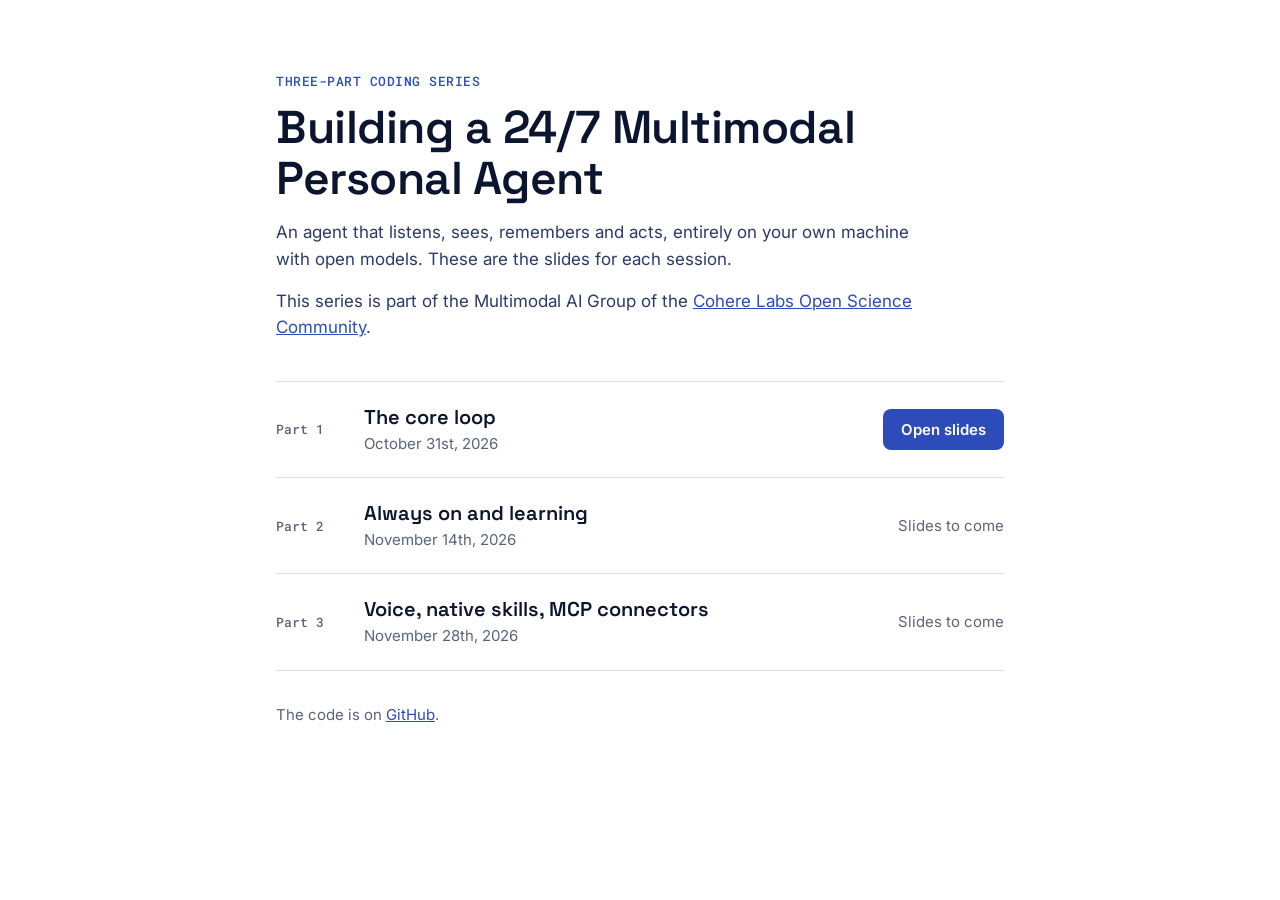
==== docs/index.html @ 63d7beea "Add a GitHub Pages landing page and move the architecture doc to Markdown - docs/index.html lists th" ====
<!doctype html>
<html lang="en">
<head>
<meta charset="utf-8">
<meta name="viewport" content="width=device-width, initial-scale=1">
<title>Multimodal Agent Slides</title>
<meta name="description" content="Slides for a three-part coding series on a personal agent that runs on your own machine.">
<link rel="preconnect" href="https://fonts.googleapis.com">
<link rel="preconnect" href="https://fonts.gstatic.com" crossorigin>
<link rel="stylesheet" href="https://fonts.googleapis.com/css2?family=Inter:wght@400;500;600&family=Roboto+Mono:wght@500&family=Space+Grotesk:wght@500;600&display=swap">
<style>
:root {
  --bg: #FFFFFF; --surface: #F4F6FC; --ink: #0B1530; --ink-2: #2B3A67; --muted: #5A6478;
  --accent: #4C6EE6; --accent-strong: #2D4CB9; --line: rgba(11, 21, 48, 0.14);
}
* { box-sizing: border-box; }
body { margin: 0; background: var(--bg); color: var(--ink); font: 400 17px/1.55 "Inter", system-ui, sans-serif; }
main { max-width: 760px; margin: 0 auto; padding: 72px 16px 56px; }
.series { margin: 0 0 12px; font: 500 13px/1.4 "Roboto Mono", ui-monospace, monospace; letter-spacing: .04em; color: var(--accent-strong); text-transform: uppercase; }
h1 { margin: 0 0 16px; font: 600 clamp(32px, 7vw, 46px)/1.1 "Space Grotesk", system-ui, sans-serif; letter-spacing: -.01em; text-wrap: balance; }
.lede { margin: 0 0 16px; max-width: 60ch; color: var(--ink-2); }
.lede a { color: var(--accent-strong); }
.lede a:focus-visible { outline: 3px solid var(--accent); outline-offset: 2px; }ol { list-style: none; margin: 40px 0 0; padding: 0; border-top: 1px solid var(--line); }
li { display: grid; grid-template-columns: 72px minmax(0, 1fr) auto; gap: 4px 16px; align-items: center; padding: 22px 0; border-bottom: 1px solid var(--line); }
.part { font: 500 13px/1.4 "Roboto Mono", ui-monospace, monospace; color: var(--muted); }
h2 { margin: 0; font: 600 20px/1.3 "Space Grotesk", system-ui, sans-serif; }
.when { margin: 2px 0 0; font-size: 15px; color: var(--muted); }
.open { padding: 9px 18px; border-radius: 8px; background: var(--accent-strong); color: #FFFFFF; font-weight: 600; font-size: 15px; text-decoration: none; white-space: nowrap; }
.open:hover { background: var(--ink-2); }
.open:focus-visible, footer a:focus-visible { outline: 3px solid var(--accent); outline-offset: 2px; }
.soon { font-size: 15px; color: var(--muted); white-space: nowrap; }
footer { margin-top: 32px; font-size: 15px; color: var(--muted); }
footer a { color: var(--accent-strong); }
@media (max-width: 560px) {
  main { padding-top: 48px; }
  li { grid-template-columns: minmax(0, 1fr); }
  .open { justify-self: start; margin-top: 10px; }
  .soon { margin-top: 6px; }
}
</style>
</head>
<body>
<main>
  <p class="series">Three-part coding series</p>
  <h1>Building a 24/7 Multimodal Personal Agent</h1>
  <p class="lede">An agent that listens, sees, remembers and acts, entirely on your own machine with open models. These are the slides for each session.</p>
  <p class="lede">This series is part of the Multimodal AI Group of the <a href="https://labscommunity.cohere.com/home">Cohere Labs Open Science Community</a>.</p>
  <ol>
    <li>
      <span class="part">Part 1</span>
      <div><h2>The core loop</h2><p class="when">October 31st, 2026</p></div>
      <a class="open" href="session-1-primer.html">Open slides</a>
    </li>
    <li>
      <span class="part">Part 2</span>
      <div><h2>Always on and learning</h2><p class="when">November 14th, 2026</p></div>
      <span class="soon">Slides to come</span>
    </li>
    <li>
      <span class="part">Part 3</span>
      <div><h2>Voice, native skills, MCP connectors</h2><p class="when">November 28th, 2026</p></div>
      <span class="soon">Slides to come</span>
    </li>
  </ol>
  <footer>The code is on <a href="https://github.com/SuryaKrishna02/multimodal-agent">GitHub</a>.</footer>
</main>
</body>
</html>
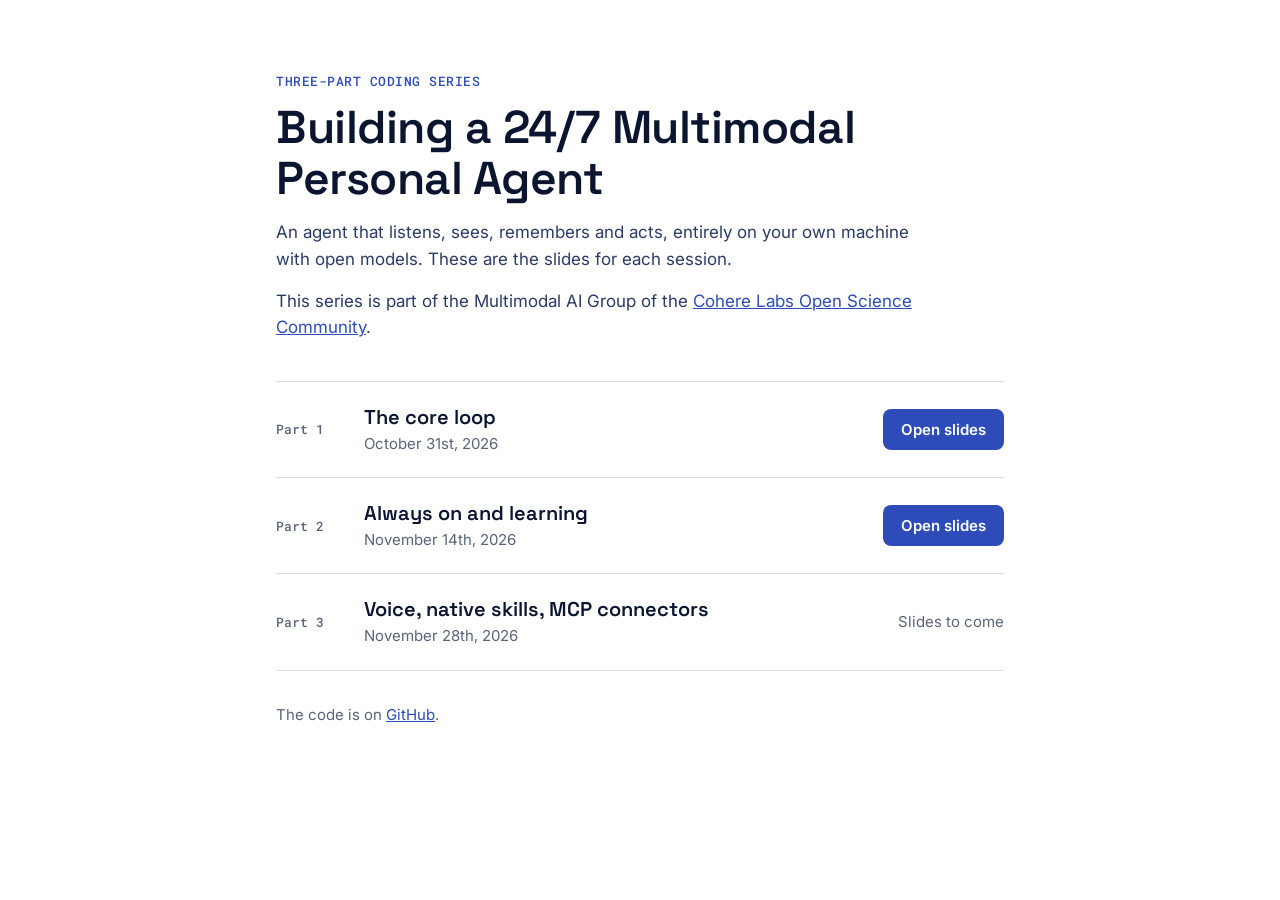
==== commit 7d85c07b: "Add the Session 2 primer and link it from the landing page The public copy of the deck: it starts at" ====
--- a/docs/index.html
+++ b/docs/index.html
@@ -54,7 +54,7 @@
     <li>
       <span class="part">Part 2</span>
       <div><h2>Always on and learning</h2><p class="when">November 14th, 2026</p></div>
-      <span class="soon">Slides to come</span>
+      <a class="open" href="session-2-primer.html">Open slides</a>
     </li>
     <li>
       <span class="part">Part 3</span>
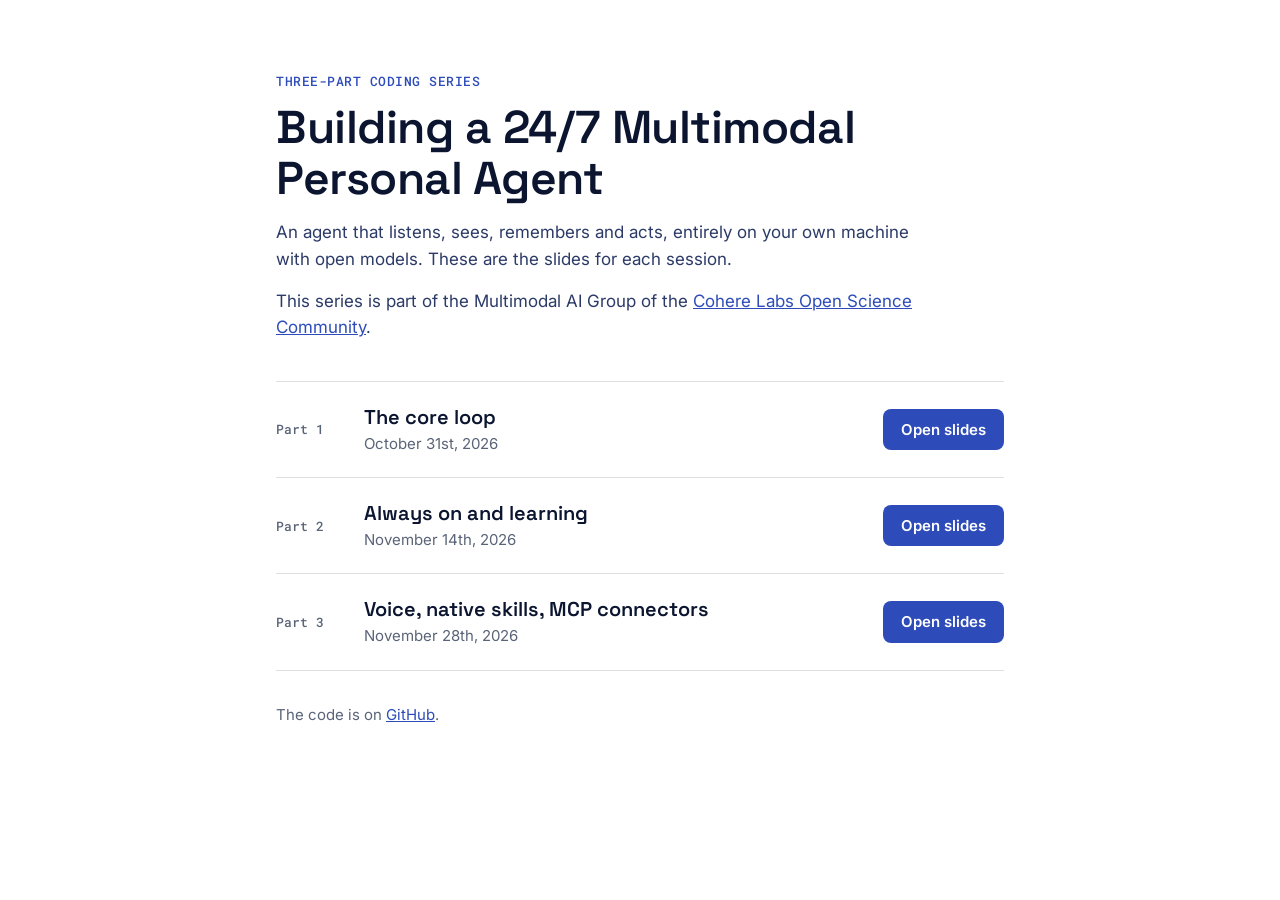
==== commit 66877a80: "Add the Session 3 slides and link them from the slides index The public deck for Part 3 (voice, the " ====
--- a/docs/index.html
+++ b/docs/index.html
@@ -59,7 +59,7 @@
     <li>
       <span class="part">Part 3</span>
       <div><h2>Voice, native skills, MCP connectors</h2><p class="when">November 28th, 2026</p></div>
-      <span class="soon">Slides to come</span>
+      <a class="open" href="session-3-primer.html">Open slides</a>
     </li>
   </ol>
   <footer>The code is on <a href="https://github.com/SuryaKrishna02/multimodal-agent">GitHub</a>.</footer>
